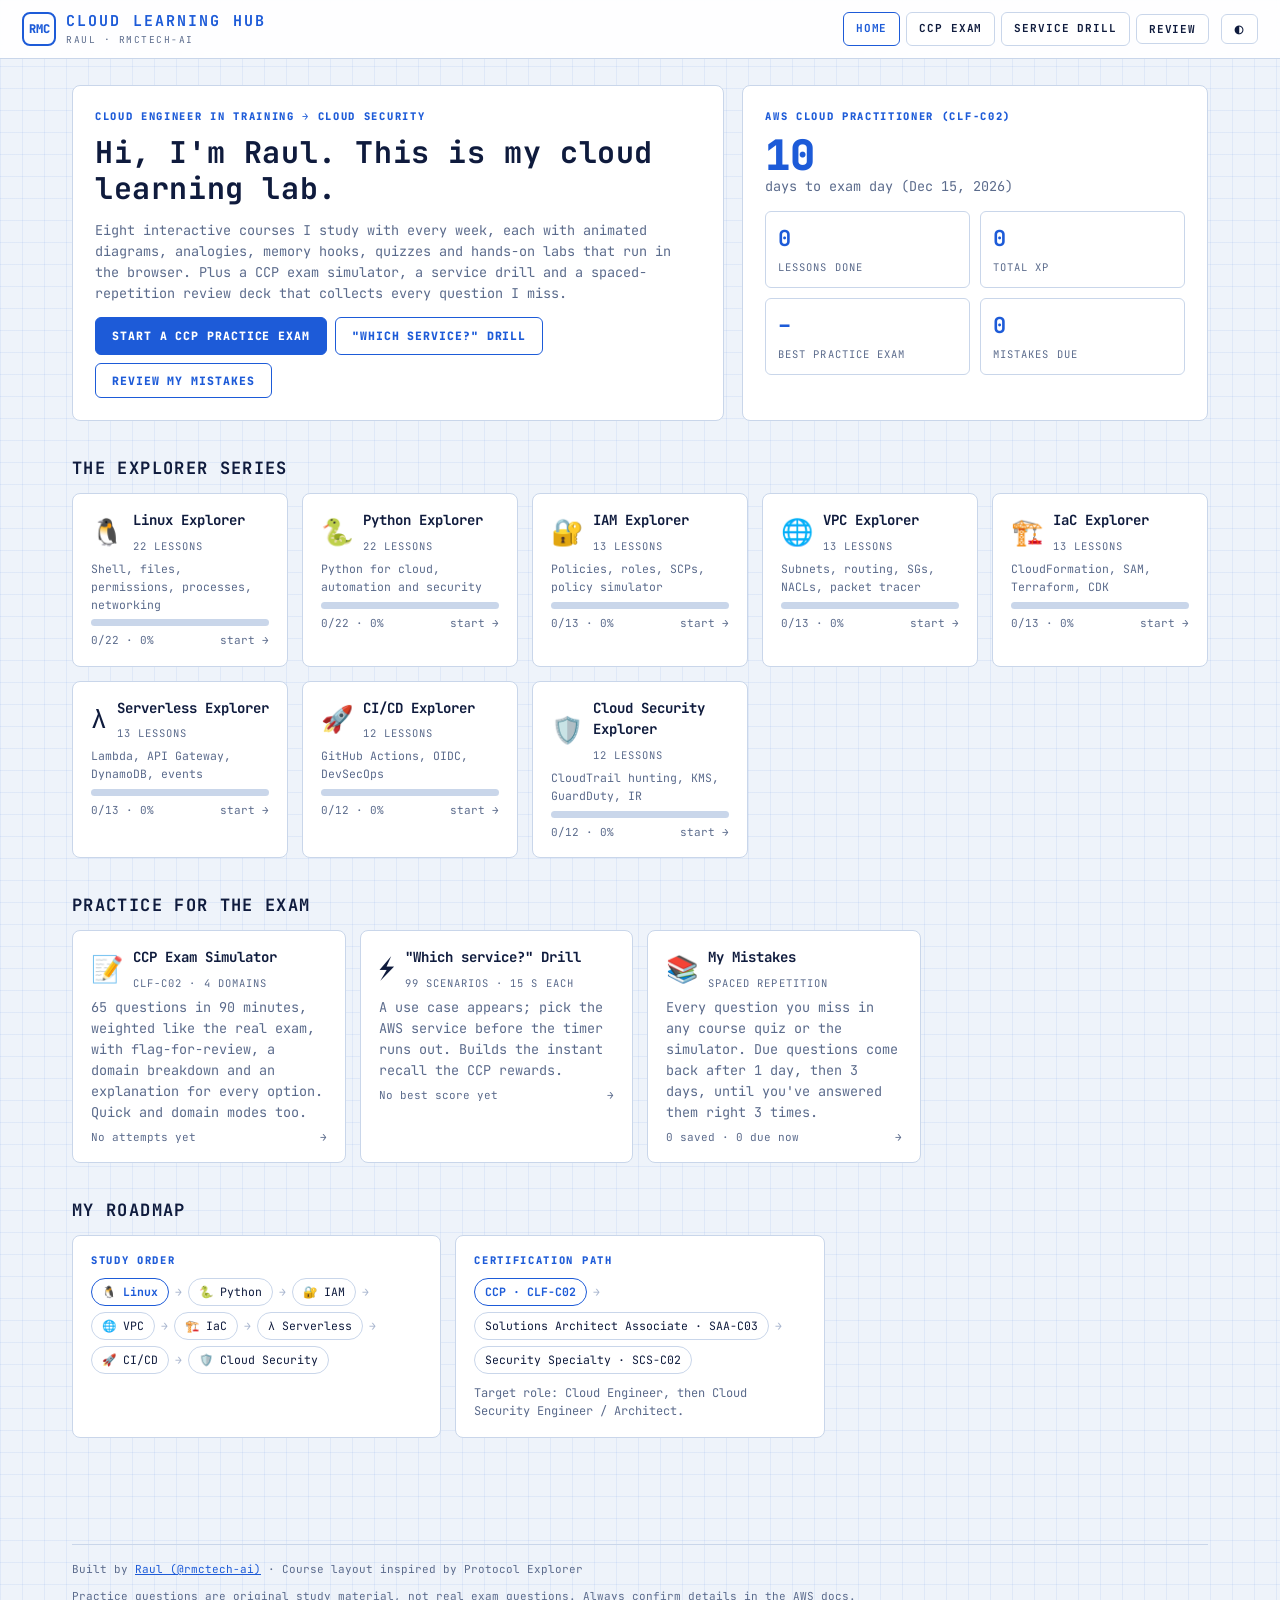
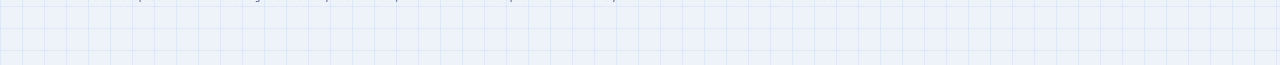
==== index.html @ b0da9cb4 "Add Cloud Learning Hub: home, CCP exam simulator, service drill - Home page with all 8 Explorer cour" ====
<!DOCTYPE html>
<html lang="en">
<head>
<meta charset="utf-8">
<meta name="viewport" content="width=device-width,initial-scale=1">
<title>Cloud Learning Hub · Raul (rmctech-ai)</title>
<meta name="description" content="Raul's cloud engineering learning hub: 8 interactive Explorer courses (Linux, Python, IAM, VPC, IaC, Serverless, CI/CD, Cloud Security), a CCP exam simulator and a service drill.">
<link rel="icon" href="assets/favicon.svg" type="image/svg+xml">
<link rel="preconnect" href="https://fonts.googleapis.com"><link rel="preconnect" href="https://fonts.gstatic.com" crossorigin>
<link href="https://fonts.googleapis.com/css2?family=JetBrains+Mono:wght@400;500;700;800&display=swap" rel="stylesheet">
<link rel="stylesheet" href="css/hub.css">
</head>
<body>
<main class="wrap">
  <section class="hero">
    <div class="card">
      <p class="kicker">CLOUD ENGINEER IN TRAINING → CLOUD SECURITY</p>
      <h1>Hi, I'm Raul. This is my cloud learning lab.</h1>
      <p class="mute">Eight interactive courses I study with every week, each with animated diagrams, analogies, memory hooks, quizzes and hands-on labs that run in the browser. Plus a CCP exam simulator, a service drill and a spaced-repetition review deck that collects every question I miss.</p>
      <div class="btnrow"><a class="btn" href="exam.html">START A CCP PRACTICE EXAM</a><a class="btn gh" href="drill.html">"WHICH SERVICE?" DRILL</a><button class="btn gh" id="revBtn">REVIEW MY MISTAKES</button></div>
    </div>
    <div class="card">
      <p class="kicker">AWS CLOUD PRACTITIONER (CLF-C02)</p>
      <div class="count" id="cd">–</div><div class="mute" id="cdTxt">days to exam day</div>
      <div class="stat" style="margin-top:14px">
        <div><b id="sLessons">0</b><span>LESSONS DONE</span></div>
        <div><b id="sXp">0</b><span>TOTAL XP</span></div>
        <div><b id="sExam">–</b><span>BEST PRACTICE EXAM</span></div>
        <div><b id="sDue">0</b><span>MISTAKES DUE</span></div>
      </div>
    </div>
  </section>

  <h2>THE EXPLORER SERIES</h2>
  <div class="grid g4" id="courses"></div>

  <h2>PRACTICE FOR THE EXAM</h2>
  <div class="grid g3">
    <a class="card course" href="exam.html"><div class="hd"><span class="em">📝</span><div><h3>CCP Exam Simulator</h3><div class="n">CLF-C02 · 4 DOMAINS</div></div></div><p class="mute" style="margin:0">65 questions in 90 minutes, weighted like the real exam, with flag-for-review, a domain breakdown and an explanation for every option. Quick and domain modes too.</p><div class="meta"><span id="exHist">No attempts yet</span><span>→</span></div></a>
    <a class="card course" href="drill.html"><div class="hd"><span class="em">⚡</span><div><h3>"Which service?" Drill</h3><div class="n">99 SCENARIOS · 15 S EACH</div></div></div><p class="mute" style="margin:0">A use case appears; pick the AWS service before the timer runs out. Builds the instant recall the CCP rewards.</p><div class="meta"><span id="drBest">No best score yet</span><span>→</span></div></a>
    <div class="card course" id="revCard" style="cursor:pointer"><div class="hd"><span class="em">📚</span><div><h3>My Mistakes</h3><div class="n">SPACED REPETITION</div></div></div><p class="mute" style="margin:0">Every question you miss in any course quiz or the simulator. Due questions come back after 1 day, then 3 days, until you've answered them right 3 times.</p><div class="meta"><span id="revTxt">0 saved</span><span>→</span></div></div>
  </div>

  <h2>MY ROADMAP</h2>
  <div class="grid g2">
    <div class="card"><p class="kicker">STUDY ORDER</p><div class="path" id="path"></div></div>
    <div class="card"><p class="kicker">CERTIFICATION PATH</p><div class="path"><span class="now">CCP · CLF-C02</span><i>→</i><span>Solutions Architect Associate · SAA-C03</span><i>→</i><span>Security Specialty · SCS-C02</span></div>
      <p class="mute" style="margin:10px 0 0;font-size:12px">Target role: Cloud Engineer, then Cloud Security Engineer / Architect.</p></div>
  </div>
</main>
<script src="js/common.js"></script>
<script src="js/study.js"></script>
<script>
HUB.header('home');
(function () {
  const C = HUB.COURSES; let done = 0, xp = 0;
  document.getElementById('courses').innerHTML = C.map(c => { const p = HUB.progress(c); done += p.done; xp += p.xp;
    return `<a class="card course" href="${HUB.BASE}${c.repo}/"><div class="hd"><span class="em">${c.em}</span><div><h3>${HUB.esc(c.name)}</h3><div class="n">${c.n} LESSONS</div></div></div>
      <div class="mute" style="font-size:11.5px">${HUB.esc(c.sub)}</div><div class="bar"><i style="width:${p.pct}%"></i></div>
      <div class="meta"><span>${p.done}/${c.n} · ${p.pct}%</span><span>${p.xp ? p.xp + ' XP' : p.started ? 'in progress' : 'start →'}</span></div></a>`; }).join('');
  document.getElementById('sLessons').textContent = done; document.getElementById('sXp').textContent = xp;
  const first = C.findIndex(c => HUB.progress(c).pct < 100);
  document.getElementById('path').innerHTML = C.map((c, i) => `<span class="${HUB.progress(c).pct === 100 ? 'done' : i === first ? 'now' : ''}">${c.em} ${HUB.esc(c.name.replace(' Explorer', ''))}</span>`).join('<i>→</i>');
  const days = Math.ceil((HUB.EXAM_DATE - Date.now()) / 86400000);
  document.getElementById('cd').textContent = days > 0 ? days : days === 0 ? 'TODAY' : '✓';
  document.getElementById('cdTxt').textContent = days > 0 ? `days to exam day (Dec 15, 2026)` : days === 0 ? 'Exam day. You’ve got this!' : 'Exam day has passed: on to SAA!';
  let ex = {}; try { ex = JSON.parse(localStorage.getItem('ccp-sim-v1') || '{}'); } catch (e) {}
  const hist = (ex.history || []).filter(h => h.mode === 'full');
  if ((ex.history || []).length) { const best = Math.max(...ex.history.map(h => h.score)); document.getElementById('sExam').textContent = best; document.getElementById('exHist').textContent = `${ex.history.length} attempt(s) · best ${best}/1000${hist.length ? ` · last full exam ${hist[hist.length - 1].score}` : ''}`; }
  let dr = {}; try { dr = JSON.parse(localStorage.getItem('svc-drill-v1') || '{}'); } catch (e) {}
  if (dr.best) document.getElementById('drBest').textContent = `Best: ${dr.best} pts · ${dr.games || 0} game(s)`;
  const all = Object.keys(STUDY.load()).length, due = STUDY.due().length;
  document.getElementById('sDue').textContent = due; document.getElementById('revTxt').textContent = `${all} saved · ${due} due now`;
  document.getElementById('revBtn').onclick = document.getElementById('revCard').onclick = () => STUDY.review(false);
})();
</script>
</body>
</html>
---- css/hub.css ----
/* Cloud Learning Hub — blueprint UI by Raul (rmctech-ai), matching the Explorer courses */
:root{
  --bg:#eef3fa; --panel:#ffffff; --ink:#0f1b3d; --mute:#5b6b8c; --faint:#a9b6cf;
  --line:#c9d6ea; --grid:rgba(29,91,216,.07); --blue:#1d5bd8; --blue2:#3b82f6; --blueSoft:#e6eefc;
  --green:#16a34a; --amber:#f59e0b; --purple:#7c3aed; --teal:#0d9488; --red:#e11d48; --pink:#db2777;
  --term:#0b1020; --mono:"JetBrains Mono","IBM Plex Mono",ui-monospace,SFMono-Regular,Menlo,Consolas,monospace; --r:8px;
}
[data-theme=dark]{ --bg:#070b16; --panel:#0d1424; --ink:#dfe8ff; --mute:#8fa1c7; --faint:#4a5a80; --line:#1f2c4a; --grid:rgba(96,140,255,.07); --blue:#5b8cff; --blue2:#7aa2ff; --blueSoft:#14213f; }
*{box-sizing:border-box} html,body{margin:0}
body{font-family:var(--mono);font-size:13.5px;color:var(--ink);background:var(--bg);line-height:1.55;
  background-image:linear-gradient(var(--grid) 1px,transparent 1px),linear-gradient(90deg,var(--grid) 1px,transparent 1px);background-size:22px 22px;min-height:100vh}
a{color:var(--blue)} button{font-family:inherit;cursor:pointer;color:inherit} code{background:var(--blueSoft);color:var(--blue);padding:1px 5px;border-radius:4px}
/* top bar */
.top{position:sticky;top:0;z-index:20;display:flex;align-items:center;gap:14px;padding:10px 22px;background:color-mix(in srgb,var(--panel) 92%,transparent);border-bottom:1.5px solid var(--line);backdrop-filter:blur(6px)}
.brand{display:flex;align-items:center;gap:10px;text-decoration:none;color:var(--ink)}
.brand .lg{width:34px;height:34px;border:2px solid var(--blue);border-radius:8px;display:grid;place-items:center;color:var(--blue);font-weight:800;font-size:12px}
.brand b{font-size:15px;letter-spacing:.14em;color:var(--blue)} .brand small{display:block;font-size:9.5px;letter-spacing:.16em;color:var(--mute)}
.nav{display:flex;gap:6px;margin-left:auto;flex-wrap:wrap;align-items:center}
.tbtn{border:1.5px solid var(--line);background:var(--panel);border-radius:6px;padding:7px 12px;font-size:11px;font-weight:700;letter-spacing:.08em;text-decoration:none;color:var(--ink)}
.tbtn:hover,.tbtn.on{border-color:var(--blue);color:var(--blue)}
.wrap{max-width:1180px;margin:0 auto;padding:26px 22px 60px}
.kicker{font-size:10.5px;font-weight:800;letter-spacing:.16em;color:var(--blue);margin:0 0 10px}
h1{font-size:30px;margin:0 0 8px;letter-spacing:.02em;line-height:1.2} h2{font-size:17px;letter-spacing:.08em;margin:34px 0 12px} h3{margin:0 0 6px;font-size:14px}
.mute{color:var(--mute)}
.card{background:var(--panel);border:1.5px solid var(--line);border-radius:var(--r);padding:16px 18px}
.grid{display:grid;gap:14px} .g2{grid-template-columns:repeat(auto-fill,minmax(320px,1fr))} .g3{grid-template-columns:repeat(auto-fill,minmax(260px,1fr))} .g4{grid-template-columns:repeat(auto-fill,minmax(200px,1fr))}
.btn{display:inline-block;border:1.5px solid var(--blue);background:var(--blue);color:#fff;border-radius:6px;padding:9px 16px;font-weight:800;font-size:11.5px;letter-spacing:.08em;text-decoration:none}
.btn.gh{background:transparent;color:var(--blue)} .btn.grn{background:var(--green);border-color:var(--green)} .btn.red{background:var(--red);border-color:var(--red)} .btn:disabled{opacity:.45;cursor:not-allowed}
.btnrow{display:flex;gap:8px;flex-wrap:wrap;margin-top:12px}
.bar{height:7px;background:var(--line);border-radius:4px;overflow:hidden} .bar i{display:block;height:100%;background:var(--blue);transition:width .3s}
.tag{display:inline-block;font-size:9.5px;font-weight:800;letter-spacing:.1em;padding:2px 7px;border-radius:4px;color:#fff;background:var(--blue)}
/* hero */
.hero{display:grid;grid-template-columns:1.4fr 1fr;gap:18px;align-items:stretch}
.hero .card{padding:22px}
.stat{display:grid;grid-template-columns:1fr 1fr;gap:10px}
.stat div{border:1.5px solid var(--line);border-radius:6px;padding:10px 12px} .stat b{display:block;font-size:22px;color:var(--blue)} .stat span{font-size:10.5px;letter-spacing:.1em;color:var(--mute)}
.count{font-size:42px;font-weight:800;color:var(--blue);line-height:1}
/* course cards */
.course{display:flex;flex-direction:column;gap:6px;text-decoration:none;color:var(--ink);transition:transform .15s,border-color .15s}
.course:hover{transform:translateY(-2px);border-color:var(--blue)}
.course .hd{display:flex;align-items:center;gap:10px} .course .em{font-size:26px} .course .n{font-size:10.5px;color:var(--mute);letter-spacing:.1em}
.course .meta{display:flex;justify-content:space-between;font-size:11px;color:var(--mute)}
.path{display:flex;flex-wrap:wrap;gap:6px;align-items:center;font-size:11.5px} .path span{border:1.5px solid var(--line);border-radius:20px;padding:4px 10px;background:var(--panel)} .path i{color:var(--faint);font-style:normal}
.path span.done{border-color:var(--green);color:var(--green)} .path span.now{border-color:var(--blue);color:var(--blue);font-weight:700}
/* exam */
.ex-top{display:flex;align-items:center;gap:12px;flex-wrap:wrap;margin-bottom:12px}
.ex-top .timer{font-size:20px;font-weight:800;color:var(--blue);margin-left:auto} .ex-top .timer.low{color:var(--red)}
.ex-q{font-size:15px;font-weight:700;line-height:1.5;margin:6px 0 14px}
.opt{display:flex;gap:10px;width:100%;text-align:left;border:1.5px solid var(--line);background:var(--panel);border-radius:7px;padding:11px 13px;margin:7px 0;font-size:13px;line-height:1.45}
.opt:hover:not(:disabled){border-color:var(--blue)} .opt .lt{font-weight:800;color:var(--blue);min-width:18px}
.opt.sel{border-color:var(--blue);background:var(--blueSoft)} .opt.r{border-color:var(--green);background:color-mix(in srgb,var(--green) 11%,transparent)} .opt.w{border-color:var(--red);background:color-mix(in srgb,var(--red) 9%,transparent)}
.opt .ex{display:block;font-size:11.5px;color:var(--mute);margin-top:3px}
.fb{margin-top:12px;padding:10px 12px;border-left:3px solid var(--blue);background:color-mix(in srgb,var(--blue) 6%,transparent);border-radius:0 6px 6px 0;font-size:12.5px}
.fb b{display:block;font-size:10px;letter-spacing:.12em;margin-bottom:3px;color:var(--blue)} .fb.ok{border-color:var(--green)} .fb.ok b{color:var(--green)} .fb.bad{border-color:var(--red)} .fb.bad b{color:var(--red)}
.navg{display:flex;flex-wrap:wrap;gap:4px;margin-top:14px} .navg button{width:30px;height:28px;border:1.5px solid var(--line);background:var(--panel);border-radius:4px;font-size:10.5px;font-weight:700}
.navg button.a{background:var(--blueSoft);border-color:var(--blue2)} .navg button.f{box-shadow:inset 0 -3px 0 var(--amber)} .navg button.c{outline:2px solid var(--blue)} .navg button.ok{background:color-mix(in srgb,var(--green) 20%,transparent);border-color:var(--green)} .navg button.no{background:color-mix(in srgb,var(--red) 16%,transparent);border-color:var(--red)}
.flag.on{border-color:var(--amber);color:#b45309;background:color-mix(in srgb,var(--amber) 14%,transparent)}
.dom{display:grid;grid-template-columns:150px 1fr 60px;gap:10px;align-items:center;margin:8px 0;font-size:12px}
.big-score{font-size:56px;font-weight:800;line-height:1} .pass{color:var(--green)} .fail{color:var(--red)}
table.hist{width:100%;border-collapse:collapse;font-size:12px} table.hist td,table.hist th{border-bottom:1px solid var(--line);padding:6px 8px;text-align:left} table.hist th{font-size:10px;letter-spacing:.1em;color:var(--mute)}
.seg{display:flex;gap:6px;flex-wrap:wrap} .seg button{border:1.5px solid var(--line);background:var(--panel);border-radius:20px;padding:6px 12px;font-size:11.5px} .seg button.on{border-color:var(--blue);color:var(--blue);font-weight:800}
.rv{border-bottom:1px dashed var(--line);padding:12px 0} .rv .q{font-weight:700;margin-bottom:6px}
/* drill */
.dr-scn{font-size:19px;font-weight:700;line-height:1.45;min-height:84px;margin:8px 0 14px}
.dr-ops{display:grid;grid-template-columns:1fr 1fr;gap:10px} .dr-ops .opt{margin:0;min-height:58px;align-items:center;font-weight:700}
.tbar{height:8px;background:var(--line);border-radius:4px;overflow:hidden;margin-bottom:10px} .tbar i{display:block;height:100%;background:var(--green);transition:width .1s linear}
.pill{display:inline-block;border:1.5px solid var(--line);border-radius:20px;padding:3px 10px;font-size:11px;font-weight:700;margin-right:6px}
.foot{margin-top:46px;padding-top:16px;border-top:1.5px solid var(--line);font-size:11px;color:var(--mute);display:flex;justify-content:space-between;flex-wrap:wrap;gap:10px}
.toast{position:fixed;bottom:18px;right:18px;background:var(--term);color:#fff;padding:10px 14px;border-radius:6px;font-size:12px;opacity:0;transition:opacity .2s;z-index:90} .toast.show{opacity:1}
@media (max-width:820px){.hero{grid-template-columns:1fr}.dr-ops{grid-template-columns:1fr}.top{flex-wrap:wrap}.nav{margin-left:0}}
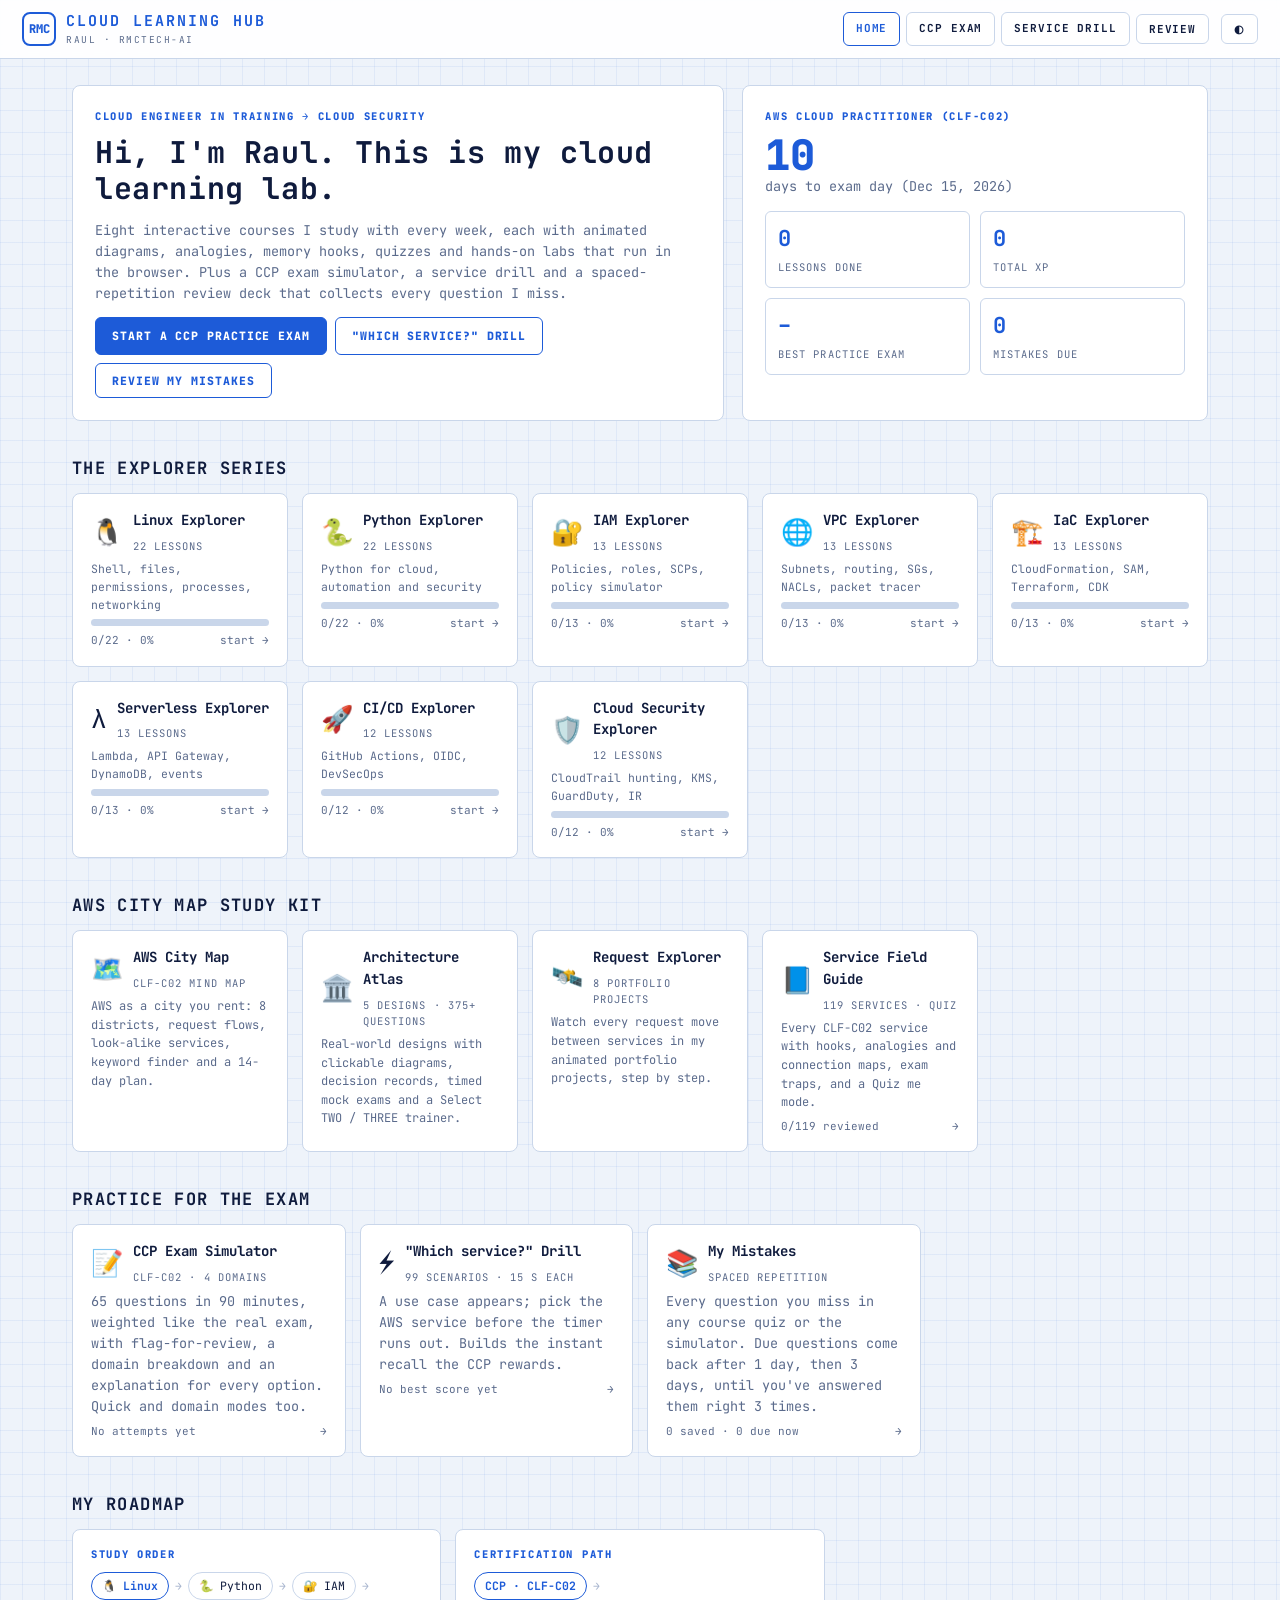
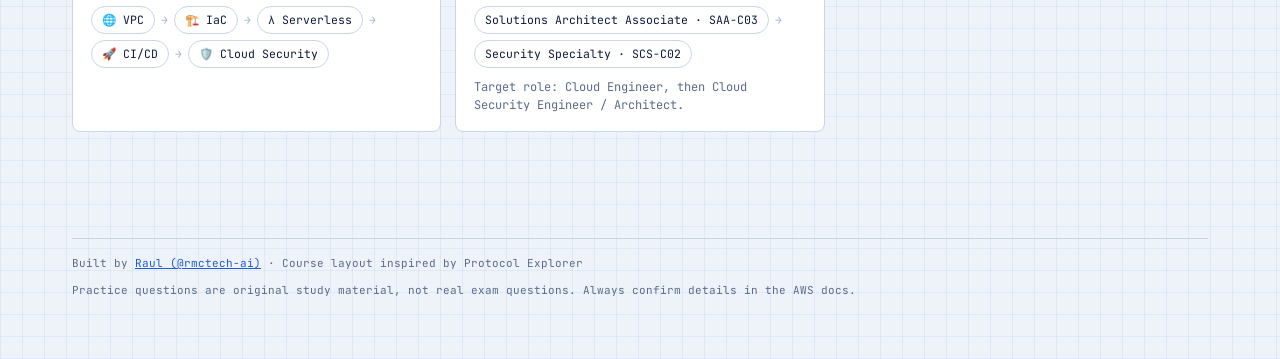
==== commit ae152883: "Add AWS City Map study kit to the hub Links the City Map, Architecture Atlas, Request Explorer and F" ====
--- a/index.html
+++ b/index.html
@@ -33,6 +33,14 @@
 
   <h2>THE EXPLORER SERIES</h2>
   <div class="grid g4" id="courses"></div>
+
+  <h2>AWS CITY MAP STUDY KIT</h2>
+  <div class="grid g4">
+    <a class="card course" href="https://rmctech-ai.github.io/aws-city-map/"><div class="hd"><span class="em">🗺️</span><div><h3>AWS City Map</h3><div class="n">CLF-C02 MIND MAP</div></div></div><p class="mute" style="margin:0;font-size:12px">AWS as a city you rent: 8 districts, request flows, look-alike services, keyword finder and a 14-day plan.</p></a>
+    <a class="card course" href="https://rmctech-ai.github.io/aws-city-map/atlas/"><div class="hd"><span class="em">🏛️</span><div><h3>Architecture Atlas</h3><div class="n">5 DESIGNS · 375+ QUESTIONS</div></div></div><p class="mute" style="margin:0;font-size:12px">Real-world designs with clickable diagrams, decision records, timed mock exams and a Select TWO / THREE trainer.</p></a>
+    <a class="card course" href="https://rmctech-ai.github.io/aws-city-map/explorer/"><div class="hd"><span class="em">🛰️</span><div><h3>Request Explorer</h3><div class="n">8 PORTFOLIO PROJECTS</div></div></div><p class="mute" style="margin:0;font-size:12px">Watch every request move between services in my animated portfolio projects, step by step.</p></a>
+    <a class="card course" href="https://rmctech-ai.github.io/aws-city-map/field-guide/"><div class="hd"><span class="em">📘</span><div><h3>Service Field Guide</h3><div class="n">119 SERVICES · QUIZ</div></div></div><p class="mute" style="margin:0;font-size:12px">Every CLF-C02 service with hooks, analogies and connection maps, exam traps, and a Quiz me mode.</p><div class="meta"><span id="fgRev">0/119 reviewed</span><span>→</span></div></a>
+  </div>
 
   <h2>PRACTICE FOR THE EXAM</h2>
   <div class="grid g3">
@@ -71,6 +79,7 @@
   if (dr.best) document.getElementById('drBest').textContent = `Best: ${dr.best} pts · ${dr.games || 0} game(s)`;
   const all = Object.keys(STUDY.load()).length, due = STUDY.due().length;
   document.getElementById('sDue').textContent = due; document.getElementById('revTxt').textContent = `${all} saved · ${due} due now`;
+  try { const fr = Object.keys(JSON.parse(localStorage.getItem('fg-reviewed-v1') || '{}')).length; document.getElementById('fgRev').textContent = fr + '/119 reviewed'; } catch (e) {}
   document.getElementById('revBtn').onclick = document.getElementById('revCard').onclick = () => STUDY.review(false);
 })();
 </script>
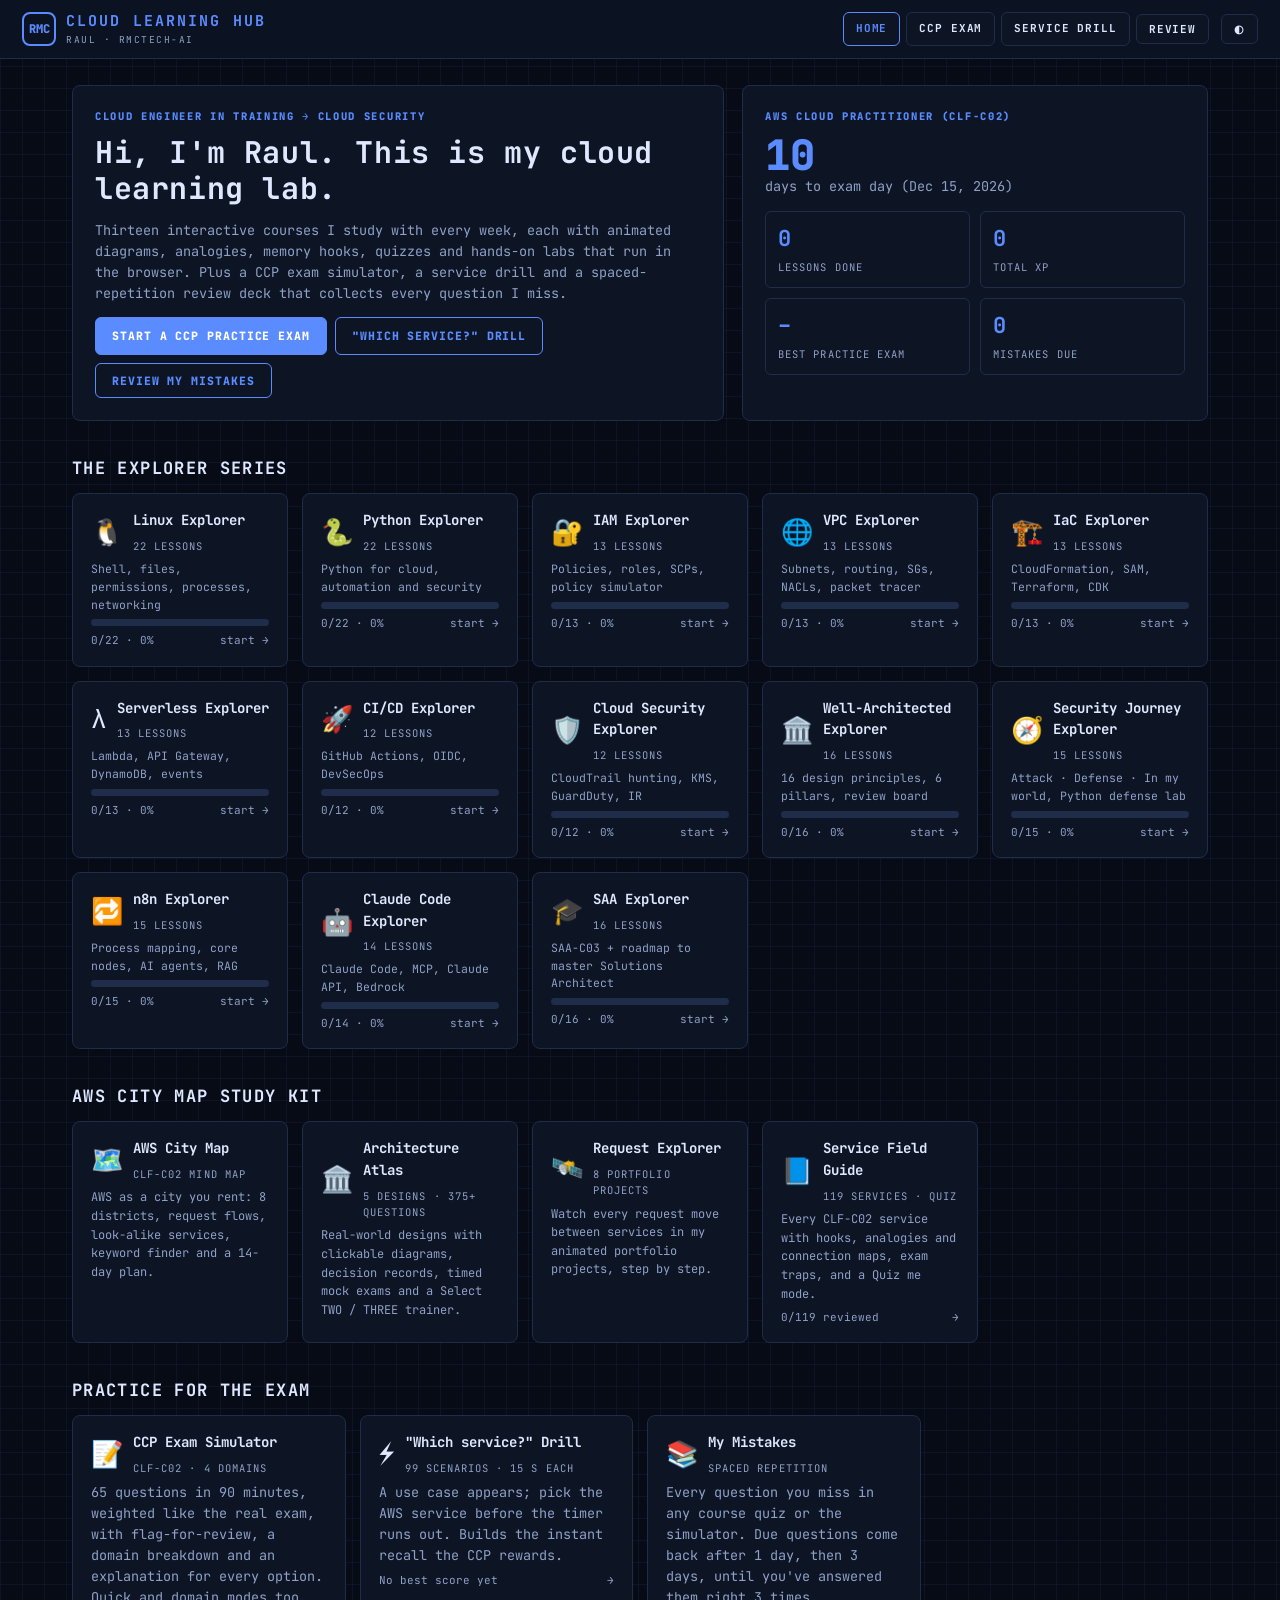
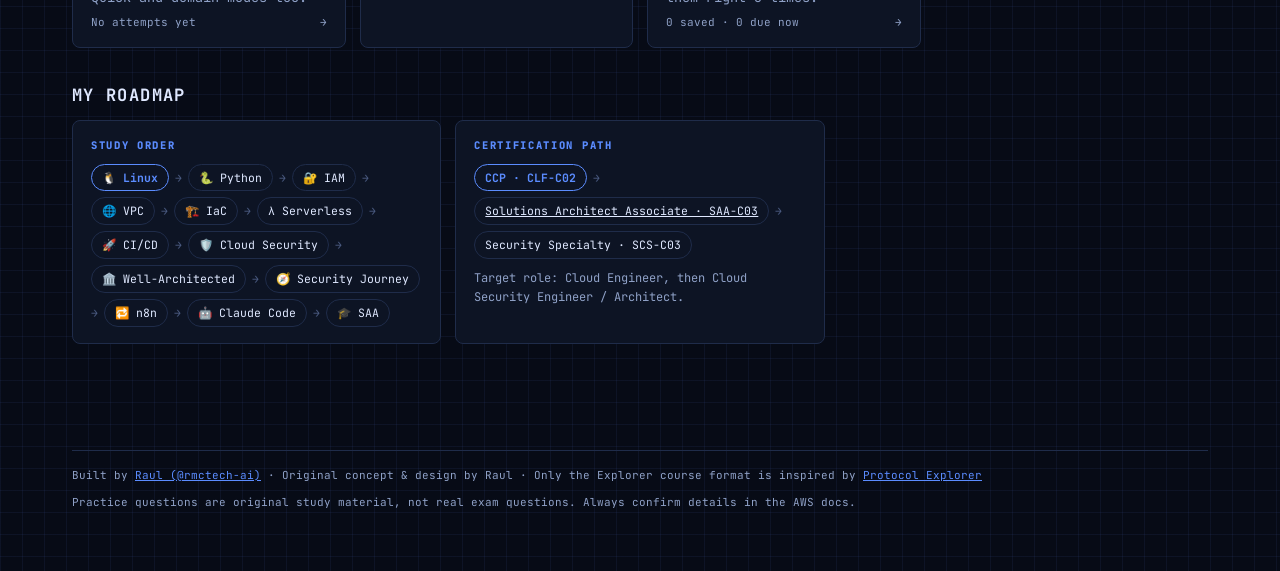
==== commit 668d3eea: "Hub: add SAA Explorer (13 courses), link SAA-C03 on the certification path Co-Authored-By: Claude Op" ====
--- a/index.html
+++ b/index.html
@@ -16,7 +16,7 @@
     <div class="card">
       <p class="kicker">CLOUD ENGINEER IN TRAINING → CLOUD SECURITY</p>
       <h1>Hi, I'm Raul. This is my cloud learning lab.</h1>
-      <p class="mute">Eight interactive courses I study with every week, each with animated diagrams, analogies, memory hooks, quizzes and hands-on labs that run in the browser. Plus a CCP exam simulator, a service drill and a spaced-repetition review deck that collects every question I miss.</p>
+      <p class="mute">Thirteen interactive courses I study with every week, each with animated diagrams, analogies, memory hooks, quizzes and hands-on labs that run in the browser. Plus a CCP exam simulator, a service drill and a spaced-repetition review deck that collects every question I miss.</p>
       <div class="btnrow"><a class="btn" href="exam.html">START A CCP PRACTICE EXAM</a><a class="btn gh" href="drill.html">"WHICH SERVICE?" DRILL</a><button class="btn gh" id="revBtn">REVIEW MY MISTAKES</button></div>
     </div>
     <div class="card">
@@ -52,7 +52,7 @@
   <h2>MY ROADMAP</h2>
   <div class="grid g2">
     <div class="card"><p class="kicker">STUDY ORDER</p><div class="path" id="path"></div></div>
-    <div class="card"><p class="kicker">CERTIFICATION PATH</p><div class="path"><span class="now">CCP · CLF-C02</span><i>→</i><span>Solutions Architect Associate · SAA-C03</span><i>→</i><span>Security Specialty · SCS-C02</span></div>
+    <div class="card"><p class="kicker">CERTIFICATION PATH</p><div class="path"><span class="now">CCP · CLF-C02</span><i>→</i><span><a href="https://rmctech-ai.github.io/SAA-Explorer/" style="color:inherit">Solutions Architect Associate · SAA-C03</a></span><i>→</i><span>Security Specialty · SCS-C03</span></div>
       <p class="mute" style="margin:10px 0 0;font-size:12px">Target role: Cloud Engineer, then Cloud Security Engineer / Architect.</p></div>
   </div>
 </main>
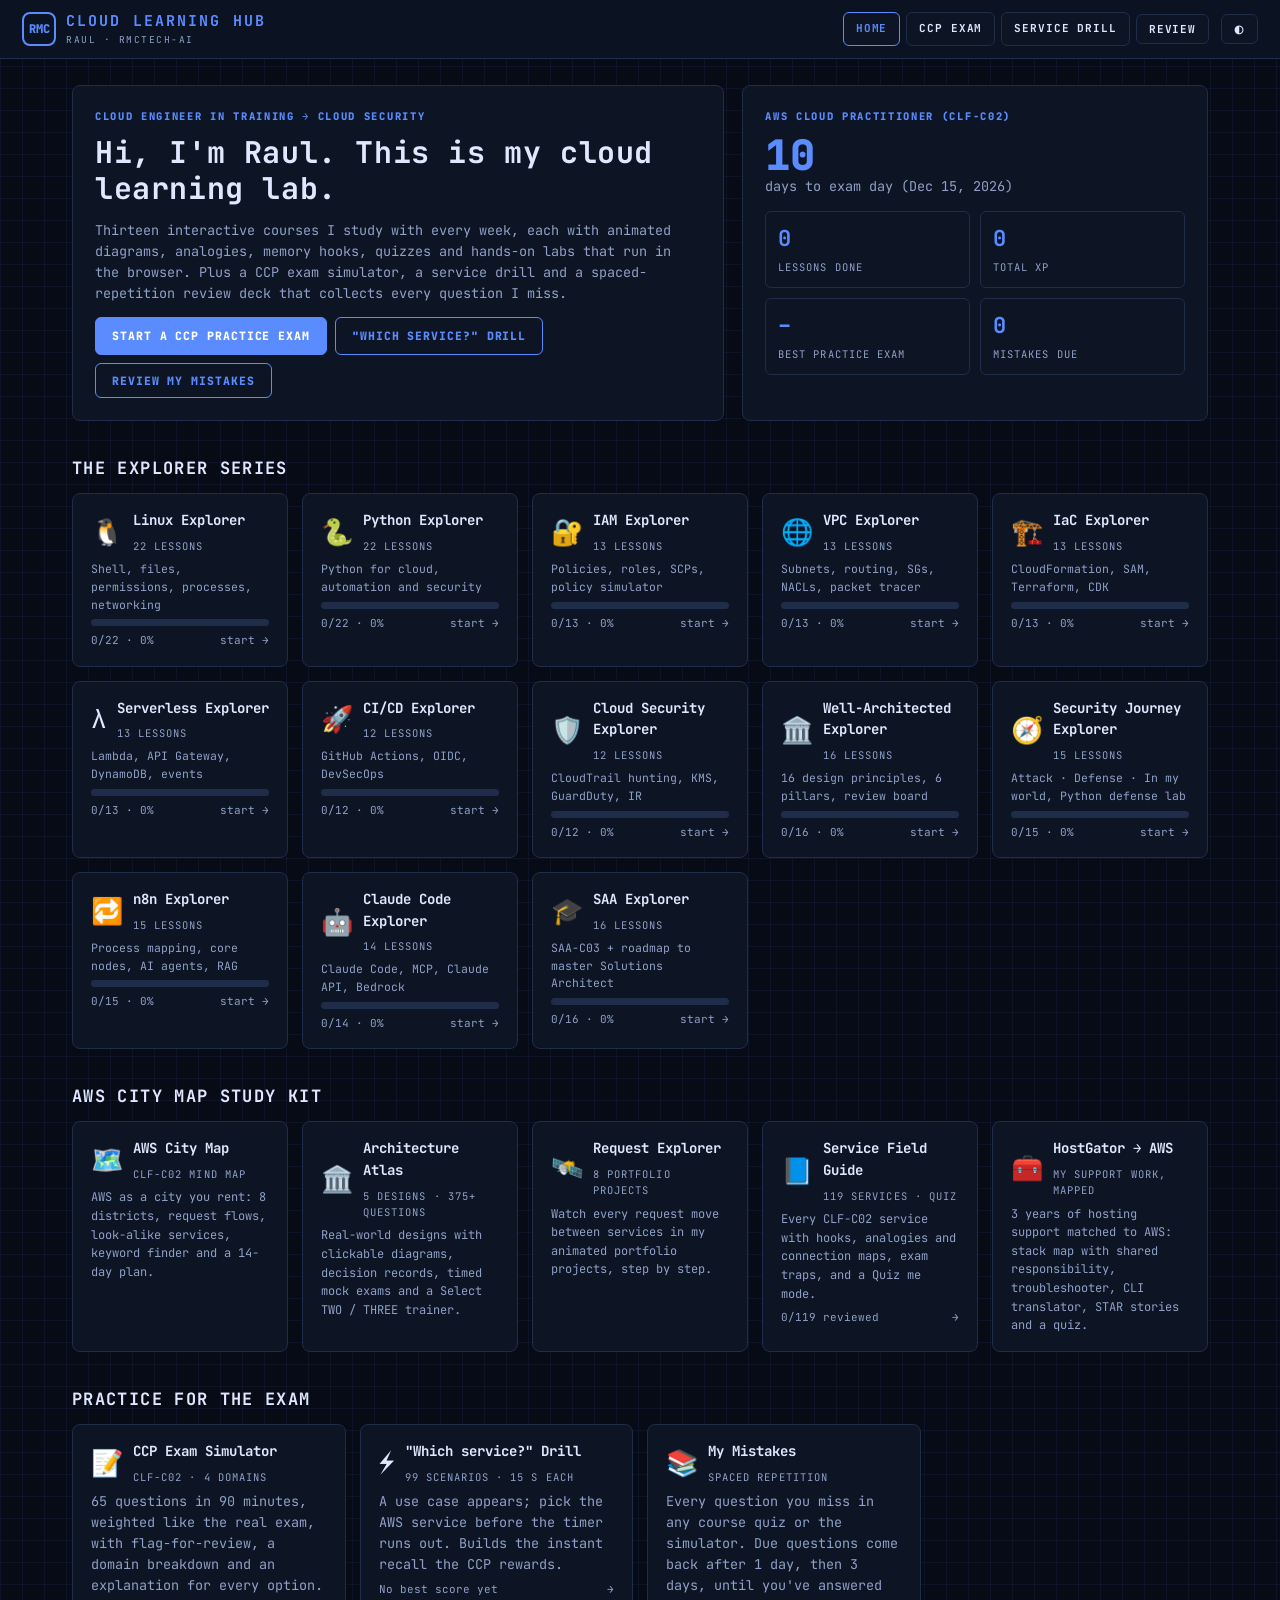
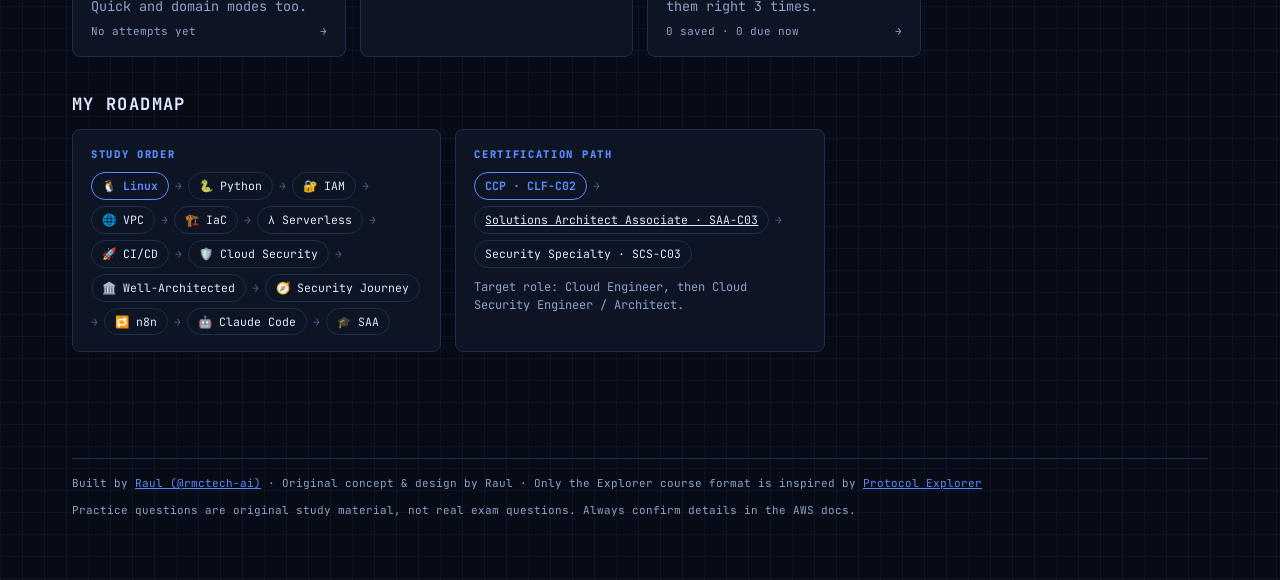
==== commit 289f5848: "Study Kit: add HostGator → AWS page Adds /hostgator-to-aws/: my HostGator support work mapped to AWS" ====
--- a/index.html
+++ b/index.html
@@ -40,6 +40,7 @@
     <a class="card course" href="https://rmctech-ai.github.io/aws-city-map/atlas/"><div class="hd"><span class="em">🏛️</span><div><h3>Architecture Atlas</h3><div class="n">5 DESIGNS · 375+ QUESTIONS</div></div></div><p class="mute" style="margin:0;font-size:12px">Real-world designs with clickable diagrams, decision records, timed mock exams and a Select TWO / THREE trainer.</p></a>
     <a class="card course" href="https://rmctech-ai.github.io/aws-city-map/explorer/"><div class="hd"><span class="em">🛰️</span><div><h3>Request Explorer</h3><div class="n">8 PORTFOLIO PROJECTS</div></div></div><p class="mute" style="margin:0;font-size:12px">Watch every request move between services in my animated portfolio projects, step by step.</p></a>
     <a class="card course" href="https://rmctech-ai.github.io/aws-city-map/field-guide/"><div class="hd"><span class="em">📘</span><div><h3>Service Field Guide</h3><div class="n">119 SERVICES · QUIZ</div></div></div><p class="mute" style="margin:0;font-size:12px">Every CLF-C02 service with hooks, analogies and connection maps, exam traps, and a Quiz me mode.</p><div class="meta"><span id="fgRev">0/119 reviewed</span><span>→</span></div></a>
+    <a class="card course" href="hostgator-to-aws/"><div class="hd"><span class="em">🧰</span><div><h3>HostGator → AWS</h3><div class="n">MY SUPPORT WORK, MAPPED</div></div></div><p class="mute" style="margin:0;font-size:12px">3 years of hosting support matched to AWS: stack map with shared responsibility, troubleshooter, CLI translator, STAR stories and a quiz.</p></a>
   </div>
 
   <h2>PRACTICE FOR THE EXAM</h2>
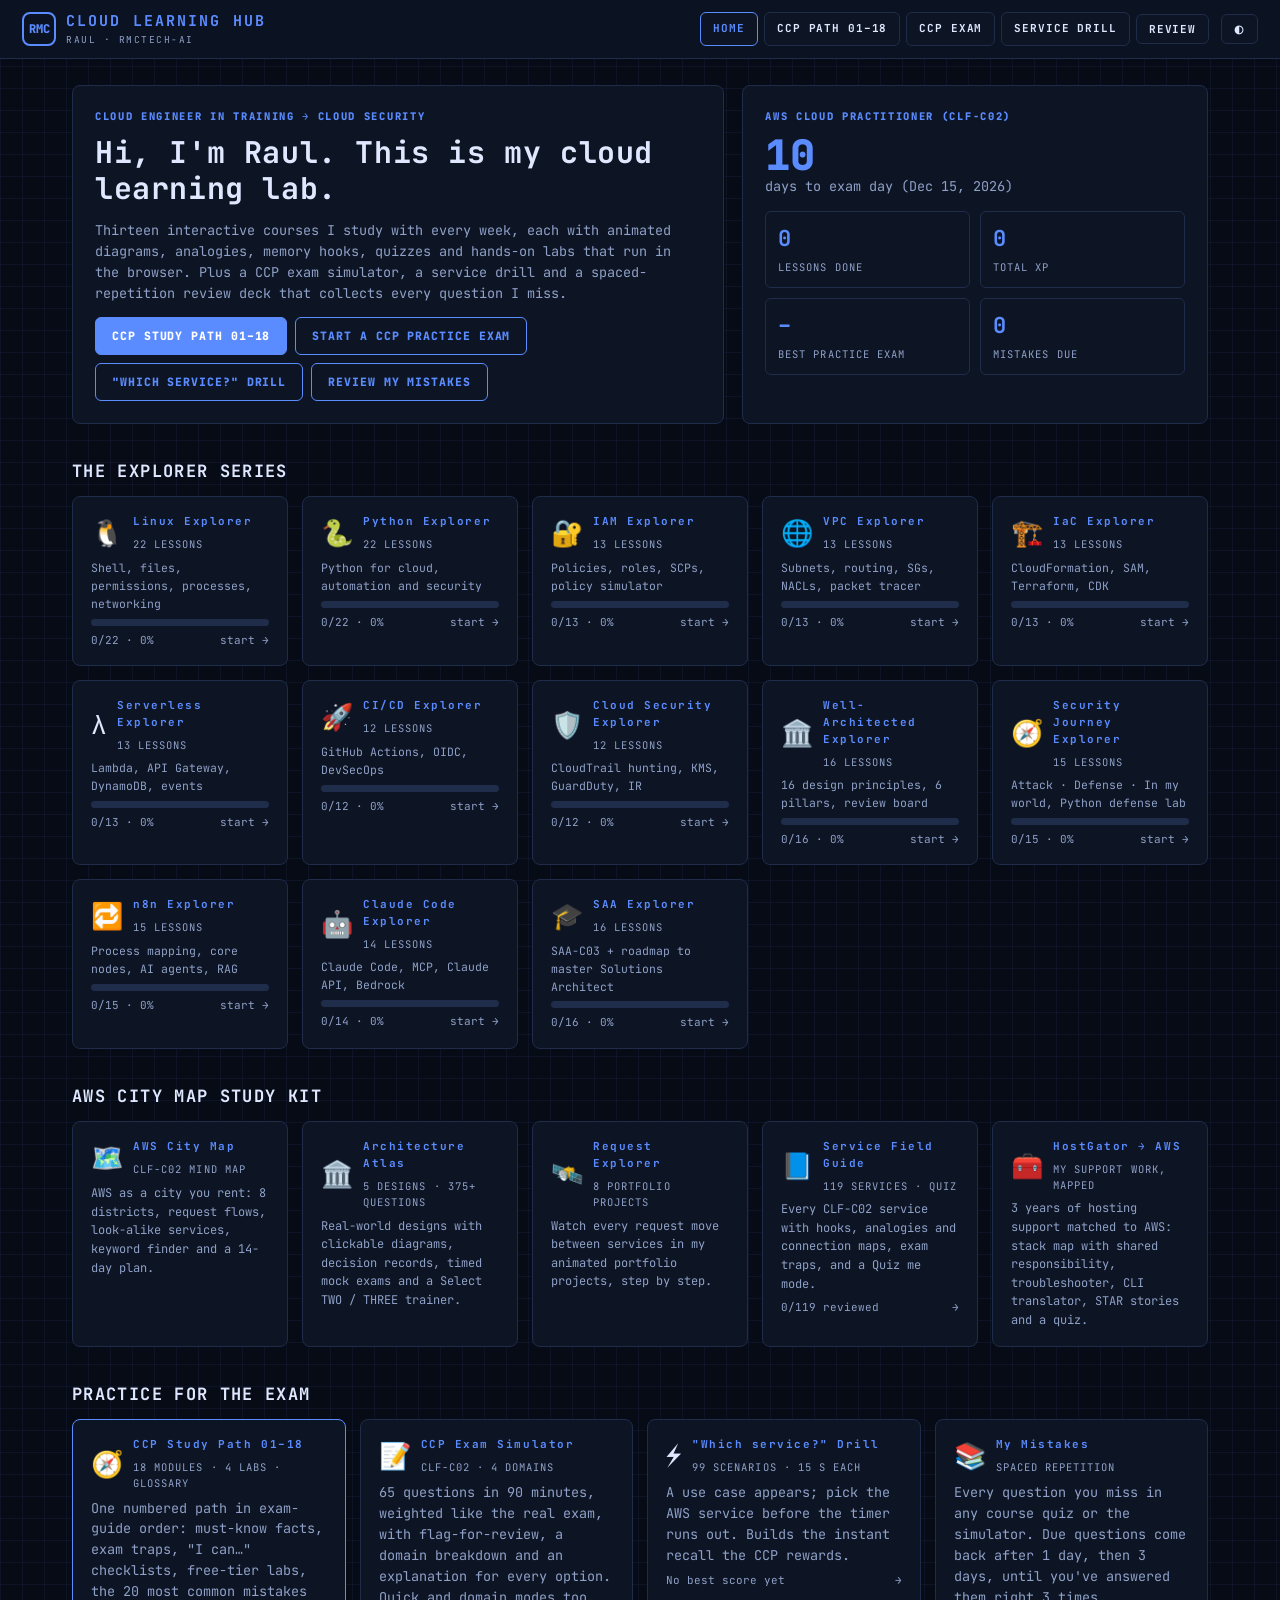
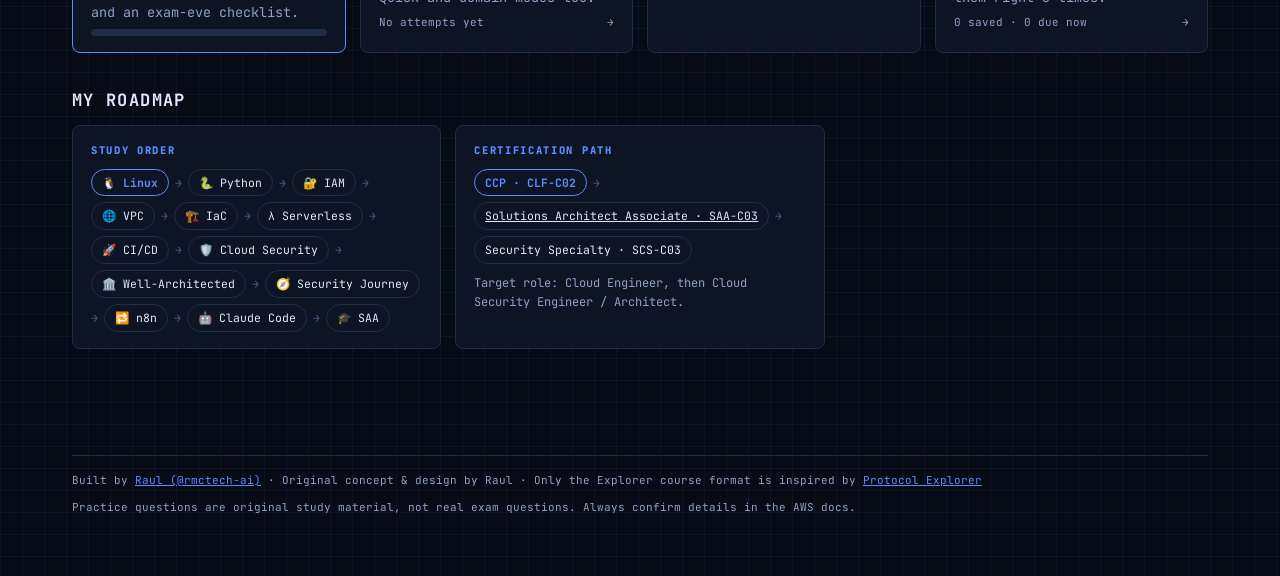
==== commit bfc67ea4: "Add CCP Study Path 01-18, 18 new practice questions, domain deep links - ccp.html: 18 numbered modul" ====
--- a/index.html
+++ b/index.html
@@ -17,7 +17,7 @@
       <p class="kicker">CLOUD ENGINEER IN TRAINING → CLOUD SECURITY</p>
       <h1>Hi, I'm Raul. This is my cloud learning lab.</h1>
       <p class="mute">Thirteen interactive courses I study with every week, each with animated diagrams, analogies, memory hooks, quizzes and hands-on labs that run in the browser. Plus a CCP exam simulator, a service drill and a spaced-repetition review deck that collects every question I miss.</p>
-      <div class="btnrow"><a class="btn" href="exam.html">START A CCP PRACTICE EXAM</a><a class="btn gh" href="drill.html">"WHICH SERVICE?" DRILL</a><button class="btn gh" id="revBtn">REVIEW MY MISTAKES</button></div>
+      <div class="btnrow"><a class="btn" href="ccp.html">CCP STUDY PATH 01–18</a><a class="btn gh" href="exam.html">START A CCP PRACTICE EXAM</a><a class="btn gh" href="drill.html">"WHICH SERVICE?" DRILL</a><button class="btn gh" id="revBtn">REVIEW MY MISTAKES</button></div>
     </div>
     <div class="card">
       <p class="kicker">AWS CLOUD PRACTITIONER (CLF-C02)</p>
@@ -45,6 +45,7 @@
 
   <h2>PRACTICE FOR THE EXAM</h2>
   <div class="grid g3">
+    <a class="card course" href="ccp.html" style="border-color:var(--blue)"><div class="hd"><span class="em">🧭</span><div><h3>CCP Study Path 01–18</h3><div class="n">18 MODULES · 4 LABS · GLOSSARY</div></div></div><p class="mute" style="margin:0">One numbered path in exam-guide order: must-know facts, exam traps, "I can…" checklists, free-tier labs, the 20 most common mistakes and an exam-eve checklist.</p><div class="bar"><i id="ccpBar" style="width:0%"></i></div></a>
     <a class="card course" href="exam.html"><div class="hd"><span class="em">📝</span><div><h3>CCP Exam Simulator</h3><div class="n">CLF-C02 · 4 DOMAINS</div></div></div><p class="mute" style="margin:0">65 questions in 90 minutes, weighted like the real exam, with flag-for-review, a domain breakdown and an explanation for every option. Quick and domain modes too.</p><div class="meta"><span id="exHist">No attempts yet</span><span>→</span></div></a>
     <a class="card course" href="drill.html"><div class="hd"><span class="em">⚡</span><div><h3>"Which service?" Drill</h3><div class="n">99 SCENARIOS · 15 S EACH</div></div></div><p class="mute" style="margin:0">A use case appears; pick the AWS service before the timer runs out. Builds the instant recall the CCP rewards.</p><div class="meta"><span id="drBest">No best score yet</span><span>→</span></div></a>
     <div class="card course" id="revCard" style="cursor:pointer"><div class="hd"><span class="em">📚</span><div><h3>My Mistakes</h3><div class="n">SPACED REPETITION</div></div></div><p class="mute" style="margin:0">Every question you miss in any course quiz or the simulator. Due questions come back after 1 day, then 3 days, until you've answered them right 3 times.</p><div class="meta"><span id="revTxt">0 saved</span><span>→</span></div></div>
@@ -84,5 +85,6 @@
   document.getElementById('revBtn').onclick = document.getElementById('revCard').onclick = () => STUDY.review(false);
 })();
 </script>
+<script>try{const s=JSON.parse(localStorage.getItem("rmc-ccp-path")||"{}");const n=Object.values(s).filter(Boolean).length;document.getElementById("ccpBar").style.width=Math.round(n/62*100)+"%";}catch(e){}</script>
 </body>
 </html>
--- a/css/hub.css
+++ b/css/hub.css
@@ -68,3 +68,12 @@
 .foot{margin-top:46px;padding-top:16px;border-top:1.5px solid var(--line);font-size:11px;color:var(--mute);display:flex;justify-content:space-between;flex-wrap:wrap;gap:10px}
 .toast{position:fixed;bottom:18px;right:18px;background:var(--term);color:#fff;padding:10px 14px;border-radius:6px;font-size:12px;opacity:0;transition:opacity .2s;z-index:90} .toast.show{opacity:1}
 @media (max-width:820px){.hero{grid-template-columns:1fr}.dr-ops{grid-template-columns:1fr}.top{flex-wrap:wrap}.nav{margin-left:0}}
+
+/* CCP study path */
+.mod .num,.card .num{display:inline-grid;place-items:center;min-width:44px;height:36px;padding:0 8px;border:2px solid var(--blue);border-radius:7px;font-weight:800;font-size:16px;color:var(--blue)}
+.mod .cols{display:grid;grid-template-columns:1.25fr 1fr;gap:22px;margin-top:12px}
+.mod h3,.card h3{font-size:11px;letter-spacing:.14em;color:var(--blue)}
+.mod ul,.card ol,.card ul{margin:6px 0;padding-left:18px} .mod li,.card ol li{margin:5px 0;line-height:1.5}
+.lk{display:flex;flex-wrap:wrap;gap:6px} .lk a{border:1.5px solid var(--line);border-radius:20px;padding:3px 10px;font-size:11px;text-decoration:none} .lk a:hover{border-color:var(--blue)}
+.ck{display:flex;gap:8px;align-items:flex-start;margin:5px 0;font-size:12.5px;cursor:pointer} .ck input{margin-top:3px;accent-color:var(--green)}
+@media (max-width:820px){.mod .cols{grid-template-columns:1fr}}
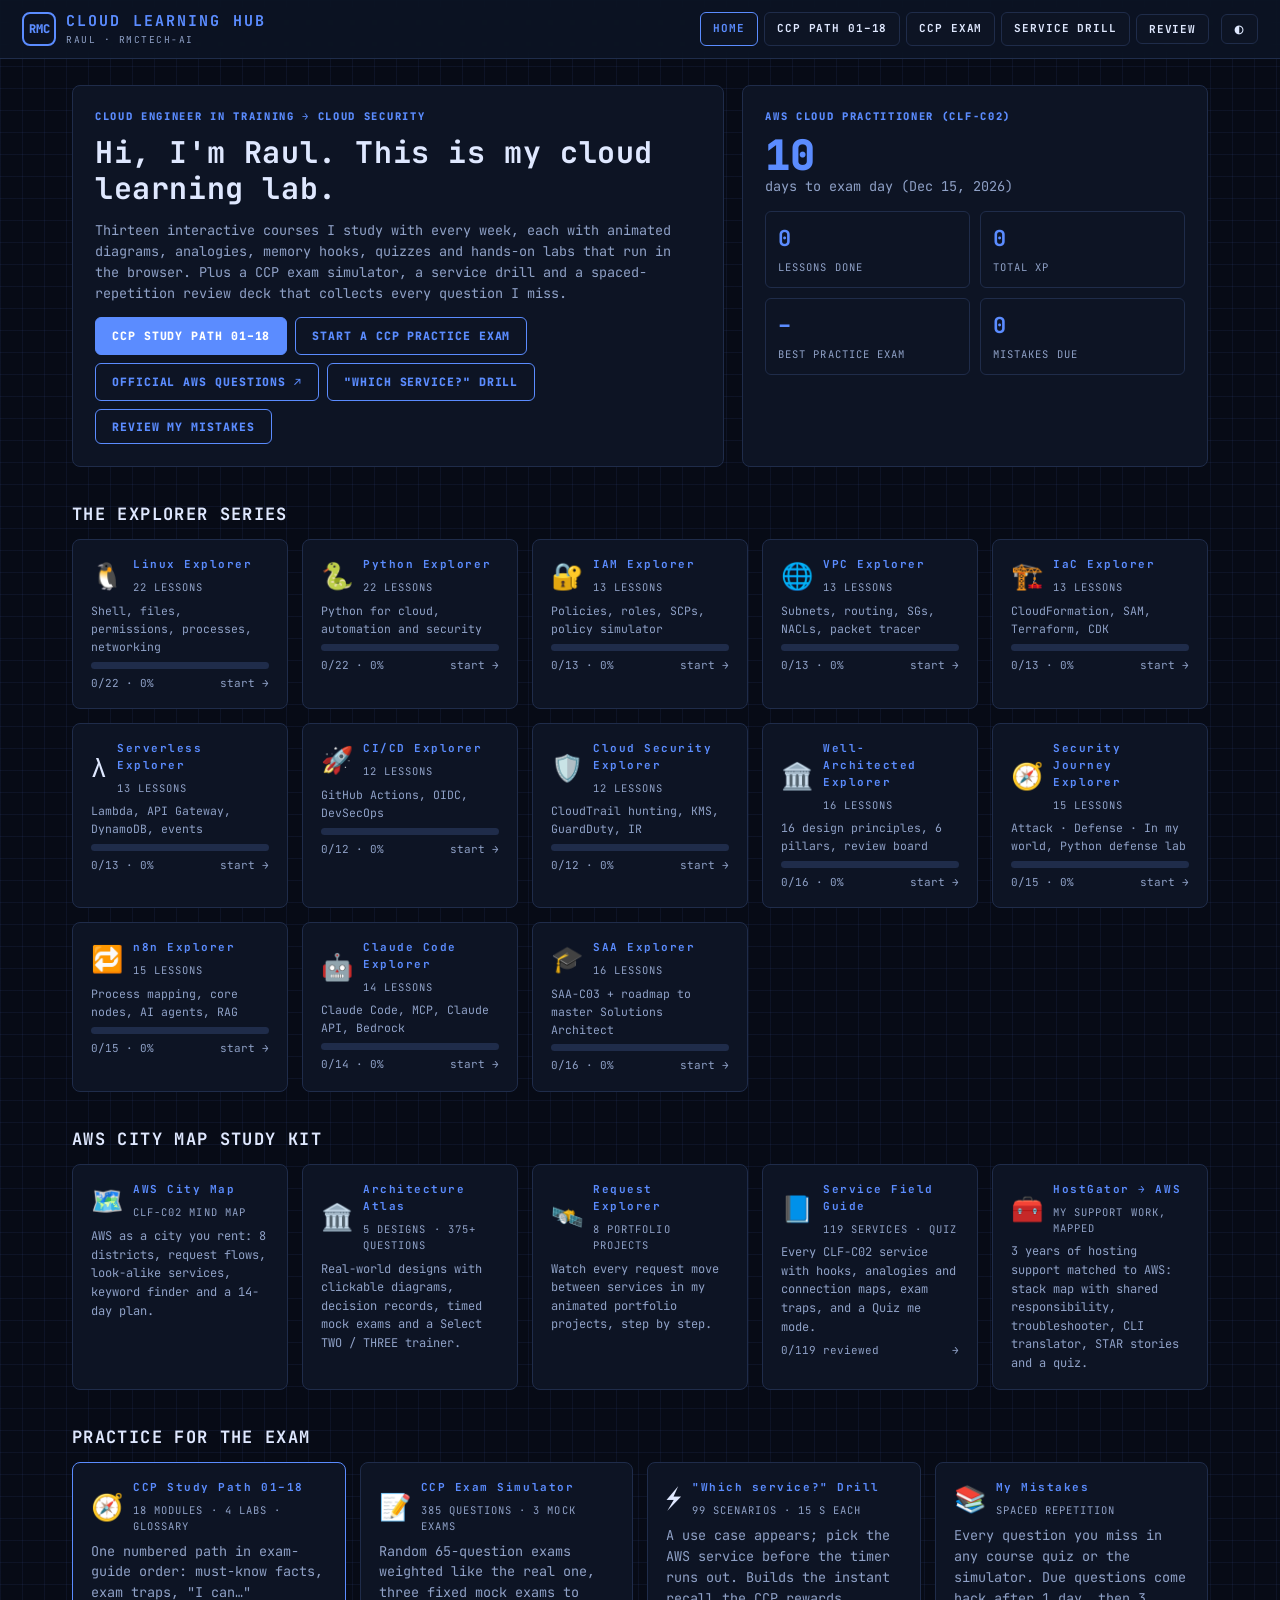
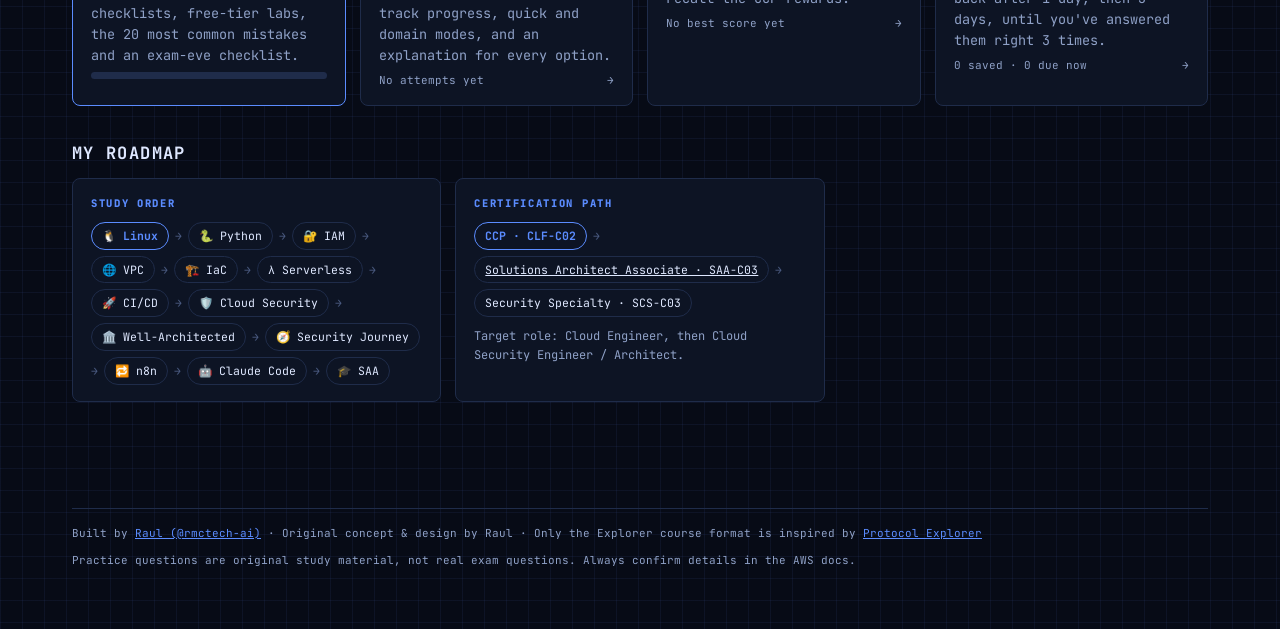
==== commit c02317fa: "CCP simulator: 3 original mock exams (195 new questions) + official AWS practice links - exam-mocks." ====
--- a/index.html
+++ b/index.html
@@ -17,7 +17,7 @@
       <p class="kicker">CLOUD ENGINEER IN TRAINING → CLOUD SECURITY</p>
       <h1>Hi, I'm Raul. This is my cloud learning lab.</h1>
       <p class="mute">Thirteen interactive courses I study with every week, each with animated diagrams, analogies, memory hooks, quizzes and hands-on labs that run in the browser. Plus a CCP exam simulator, a service drill and a spaced-repetition review deck that collects every question I miss.</p>
-      <div class="btnrow"><a class="btn" href="ccp.html">CCP STUDY PATH 01–18</a><a class="btn gh" href="exam.html">START A CCP PRACTICE EXAM</a><a class="btn gh" href="drill.html">"WHICH SERVICE?" DRILL</a><button class="btn gh" id="revBtn">REVIEW MY MISTAKES</button></div>
+      <div class="btnrow"><a class="btn" href="ccp.html">CCP STUDY PATH 01–18</a><a class="btn gh" href="exam.html">START A CCP PRACTICE EXAM</a><a class="btn gh" href="https://training.resources.awscloud.com/associate-certification-articles/updated-cloud-practitioner-exam-prep-course" target="_blank" rel="noopener">OFFICIAL AWS QUESTIONS ↗</a><a class="btn gh" href="drill.html">"WHICH SERVICE?" DRILL</a><button class="btn gh" id="revBtn">REVIEW MY MISTAKES</button></div>
     </div>
     <div class="card">
       <p class="kicker">AWS CLOUD PRACTITIONER (CLF-C02)</p>
@@ -46,7 +46,7 @@
   <h2>PRACTICE FOR THE EXAM</h2>
   <div class="grid g3">
     <a class="card course" href="ccp.html" style="border-color:var(--blue)"><div class="hd"><span class="em">🧭</span><div><h3>CCP Study Path 01–18</h3><div class="n">18 MODULES · 4 LABS · GLOSSARY</div></div></div><p class="mute" style="margin:0">One numbered path in exam-guide order: must-know facts, exam traps, "I can…" checklists, free-tier labs, the 20 most common mistakes and an exam-eve checklist.</p><div class="bar"><i id="ccpBar" style="width:0%"></i></div></a>
-    <a class="card course" href="exam.html"><div class="hd"><span class="em">📝</span><div><h3>CCP Exam Simulator</h3><div class="n">CLF-C02 · 4 DOMAINS</div></div></div><p class="mute" style="margin:0">65 questions in 90 minutes, weighted like the real exam, with flag-for-review, a domain breakdown and an explanation for every option. Quick and domain modes too.</p><div class="meta"><span id="exHist">No attempts yet</span><span>→</span></div></a>
+    <a class="card course" href="exam.html"><div class="hd"><span class="em">📝</span><div><h3>CCP Exam Simulator</h3><div class="n">385 QUESTIONS · 3 MOCK EXAMS</div></div></div><p class="mute" style="margin:0">Random 65-question exams weighted like the real one, three fixed mock exams to track progress, quick and domain modes, and an explanation for every option.</p><div class="meta"><span id="exHist">No attempts yet</span><span>→</span></div></a>
     <a class="card course" href="drill.html"><div class="hd"><span class="em">⚡</span><div><h3>"Which service?" Drill</h3><div class="n">99 SCENARIOS · 15 S EACH</div></div></div><p class="mute" style="margin:0">A use case appears; pick the AWS service before the timer runs out. Builds the instant recall the CCP rewards.</p><div class="meta"><span id="drBest">No best score yet</span><span>→</span></div></a>
     <div class="card course" id="revCard" style="cursor:pointer"><div class="hd"><span class="em">📚</span><div><h3>My Mistakes</h3><div class="n">SPACED REPETITION</div></div></div><p class="mute" style="margin:0">Every question you miss in any course quiz or the simulator. Due questions come back after 1 day, then 3 days, until you've answered them right 3 times.</p><div class="meta"><span id="revTxt">0 saved</span><span>→</span></div></div>
   </div>
@@ -85,6 +85,6 @@
   document.getElementById('revBtn').onclick = document.getElementById('revCard').onclick = () => STUDY.review(false);
 })();
 </script>
-<script>try{const s=JSON.parse(localStorage.getItem("rmc-ccp-path")||"{}");const n=Object.values(s).filter(Boolean).length;document.getElementById("ccpBar").style.width=Math.round(n/62*100)+"%";}catch(e){}</script>
+<script>try{const s=JSON.parse(localStorage.getItem("rmc-ccp-path")||"{}");const n=Object.values(s).filter(Boolean).length;document.getElementById("ccpBar").style.width=Math.round(n/(+localStorage.getItem("rmc-ccp-total")||62)*100)+"%";}catch(e){}</script>
 </body>
 </html>
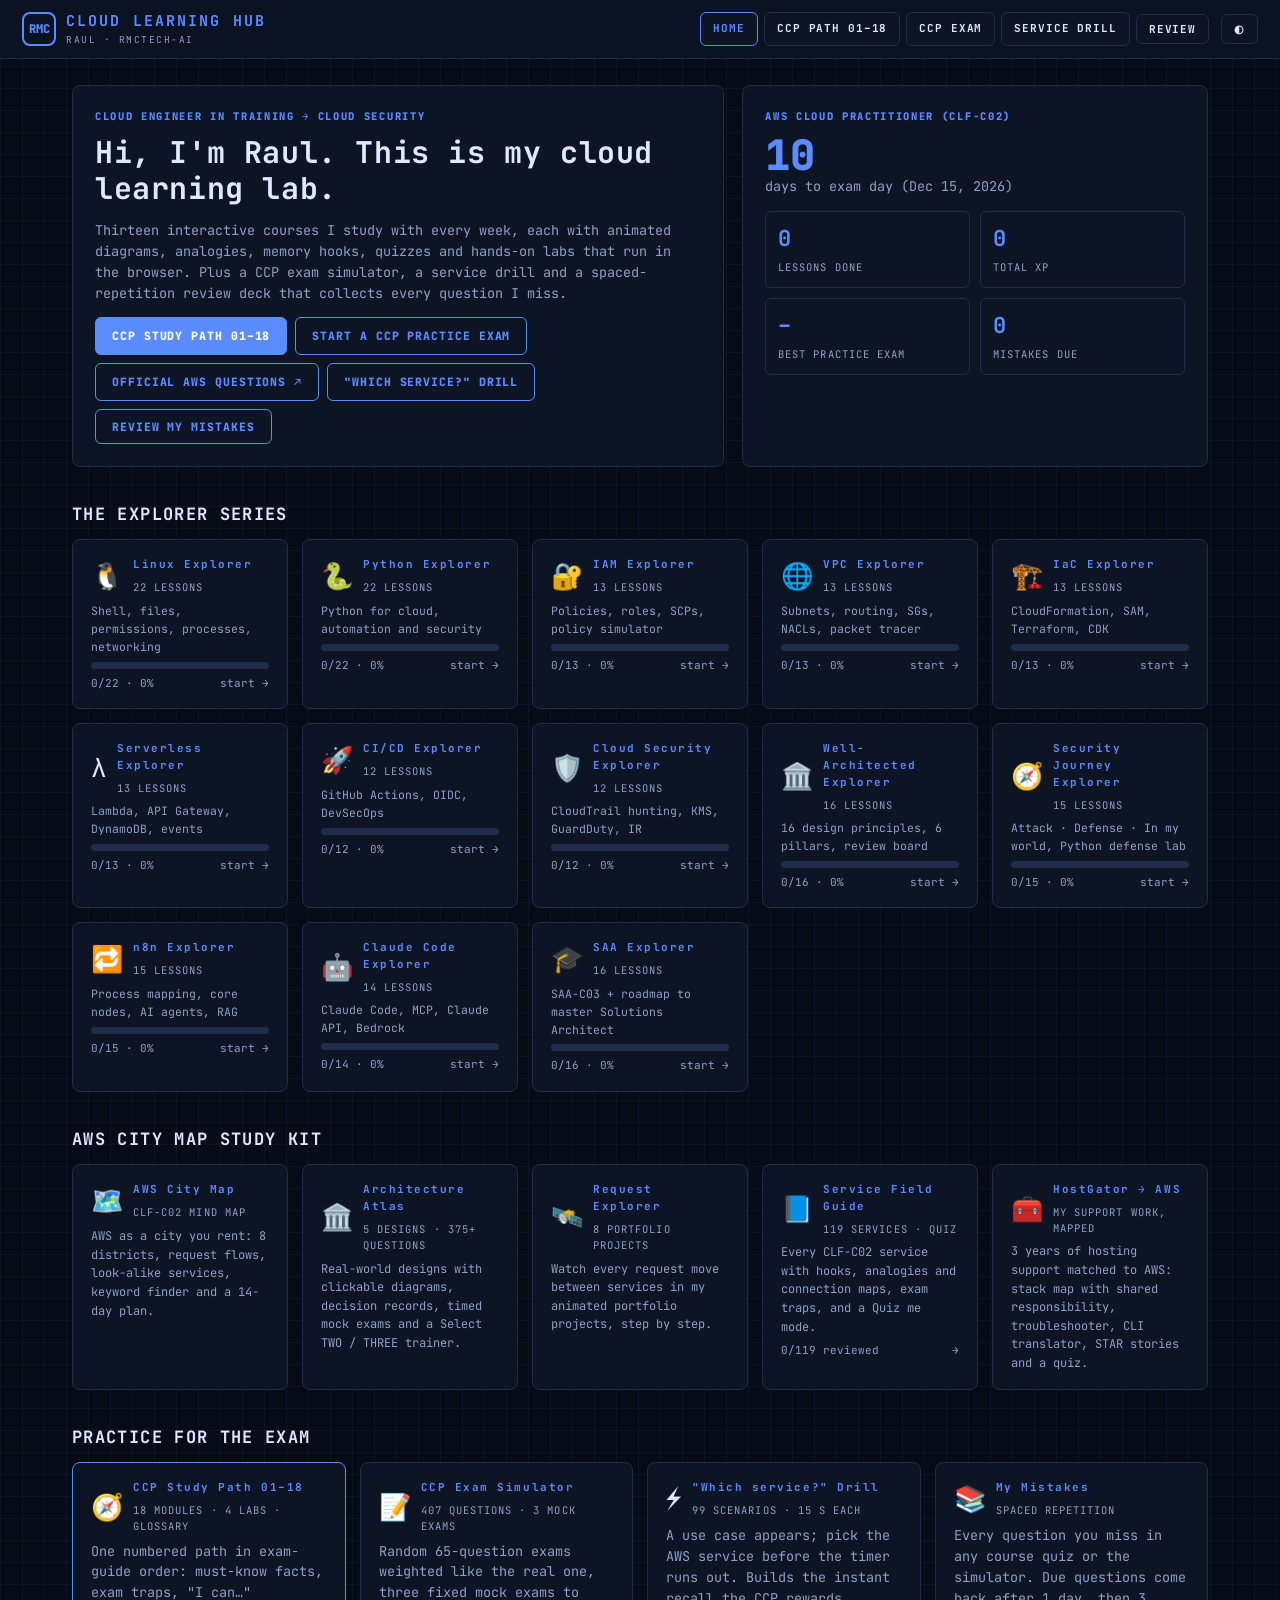
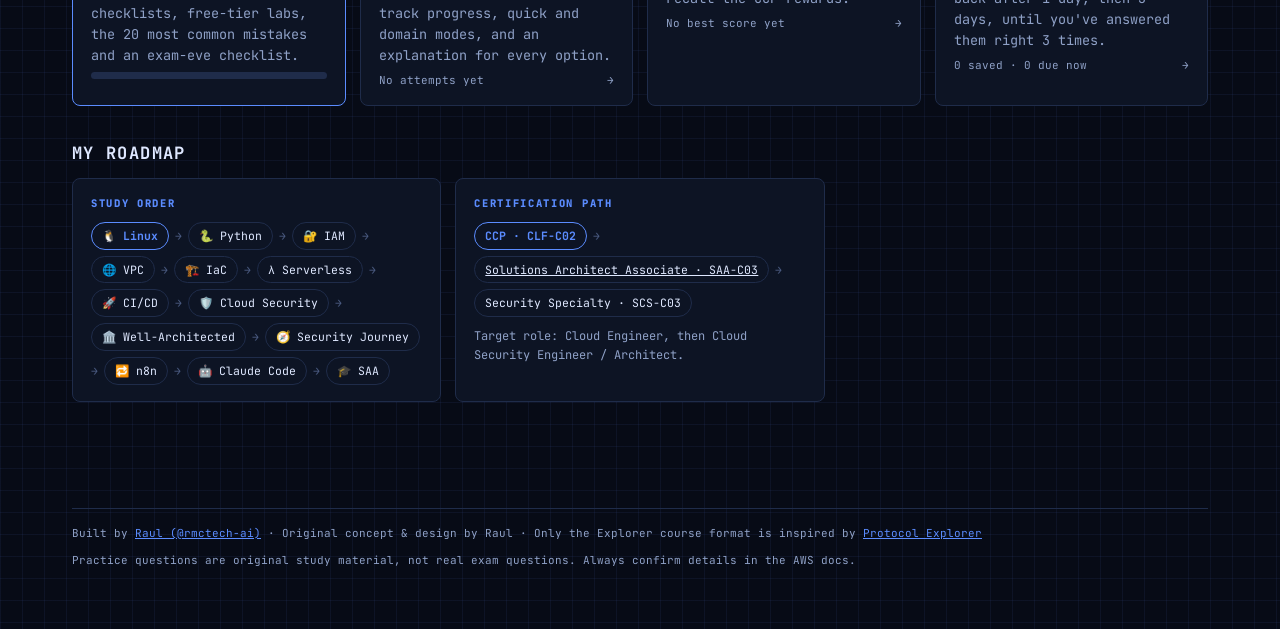
==== commit 6fb21aa6: "Align CCP kit with exam guide CLF-C02 v1.3 (Oct 29, 2026) - Support plans: Basic, Business Support+," ====
--- a/index.html
+++ b/index.html
@@ -46,7 +46,7 @@
   <h2>PRACTICE FOR THE EXAM</h2>
   <div class="grid g3">
     <a class="card course" href="ccp.html" style="border-color:var(--blue)"><div class="hd"><span class="em">🧭</span><div><h3>CCP Study Path 01–18</h3><div class="n">18 MODULES · 4 LABS · GLOSSARY</div></div></div><p class="mute" style="margin:0">One numbered path in exam-guide order: must-know facts, exam traps, "I can…" checklists, free-tier labs, the 20 most common mistakes and an exam-eve checklist.</p><div class="bar"><i id="ccpBar" style="width:0%"></i></div></a>
-    <a class="card course" href="exam.html"><div class="hd"><span class="em">📝</span><div><h3>CCP Exam Simulator</h3><div class="n">385 QUESTIONS · 3 MOCK EXAMS</div></div></div><p class="mute" style="margin:0">Random 65-question exams weighted like the real one, three fixed mock exams to track progress, quick and domain modes, and an explanation for every option.</p><div class="meta"><span id="exHist">No attempts yet</span><span>→</span></div></a>
+    <a class="card course" href="exam.html"><div class="hd"><span class="em">📝</span><div><h3>CCP Exam Simulator</h3><div class="n">407 QUESTIONS · 3 MOCK EXAMS</div></div></div><p class="mute" style="margin:0">Random 65-question exams weighted like the real one, three fixed mock exams to track progress, quick and domain modes, and an explanation for every option.</p><div class="meta"><span id="exHist">No attempts yet</span><span>→</span></div></a>
     <a class="card course" href="drill.html"><div class="hd"><span class="em">⚡</span><div><h3>"Which service?" Drill</h3><div class="n">99 SCENARIOS · 15 S EACH</div></div></div><p class="mute" style="margin:0">A use case appears; pick the AWS service before the timer runs out. Builds the instant recall the CCP rewards.</p><div class="meta"><span id="drBest">No best score yet</span><span>→</span></div></a>
     <div class="card course" id="revCard" style="cursor:pointer"><div class="hd"><span class="em">📚</span><div><h3>My Mistakes</h3><div class="n">SPACED REPETITION</div></div></div><p class="mute" style="margin:0">Every question you miss in any course quiz or the simulator. Due questions come back after 1 day, then 3 days, until you've answered them right 3 times.</p><div class="meta"><span id="revTxt">0 saved</span><span>→</span></div></div>
   </div>
